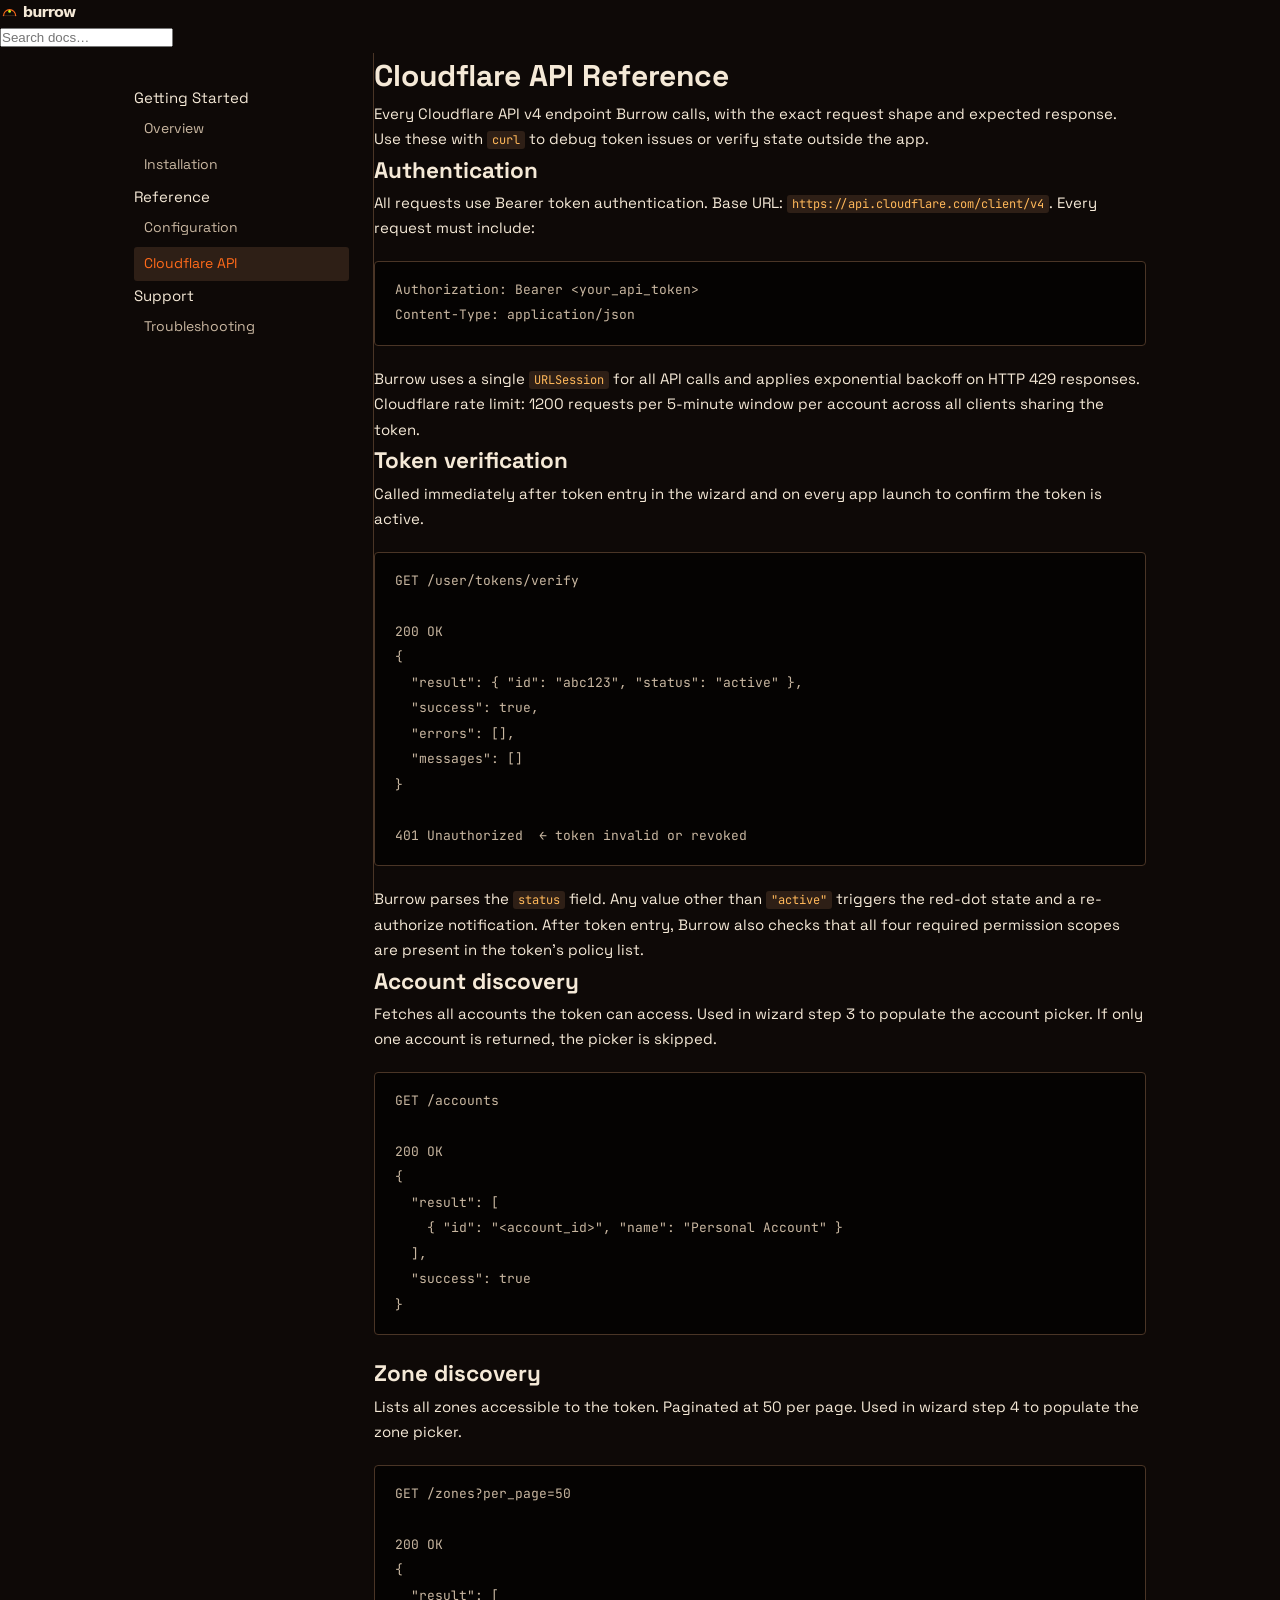
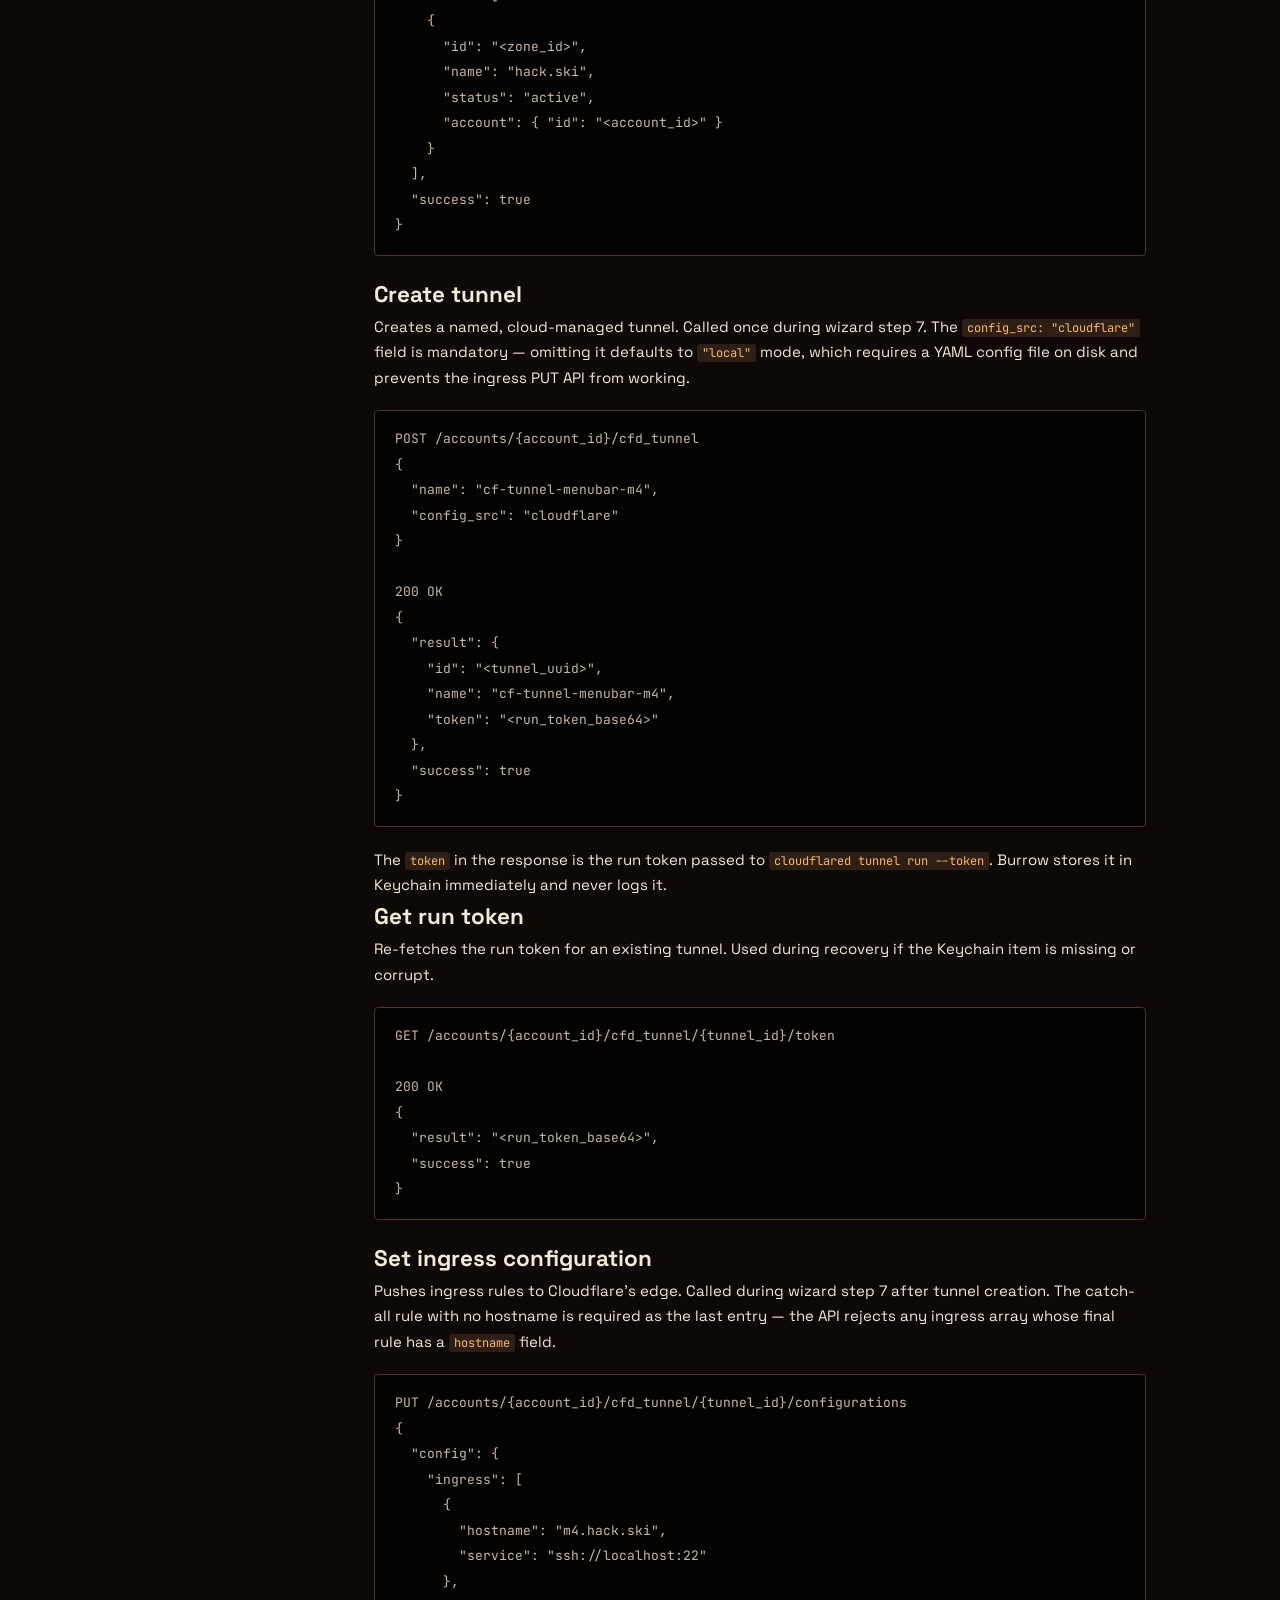
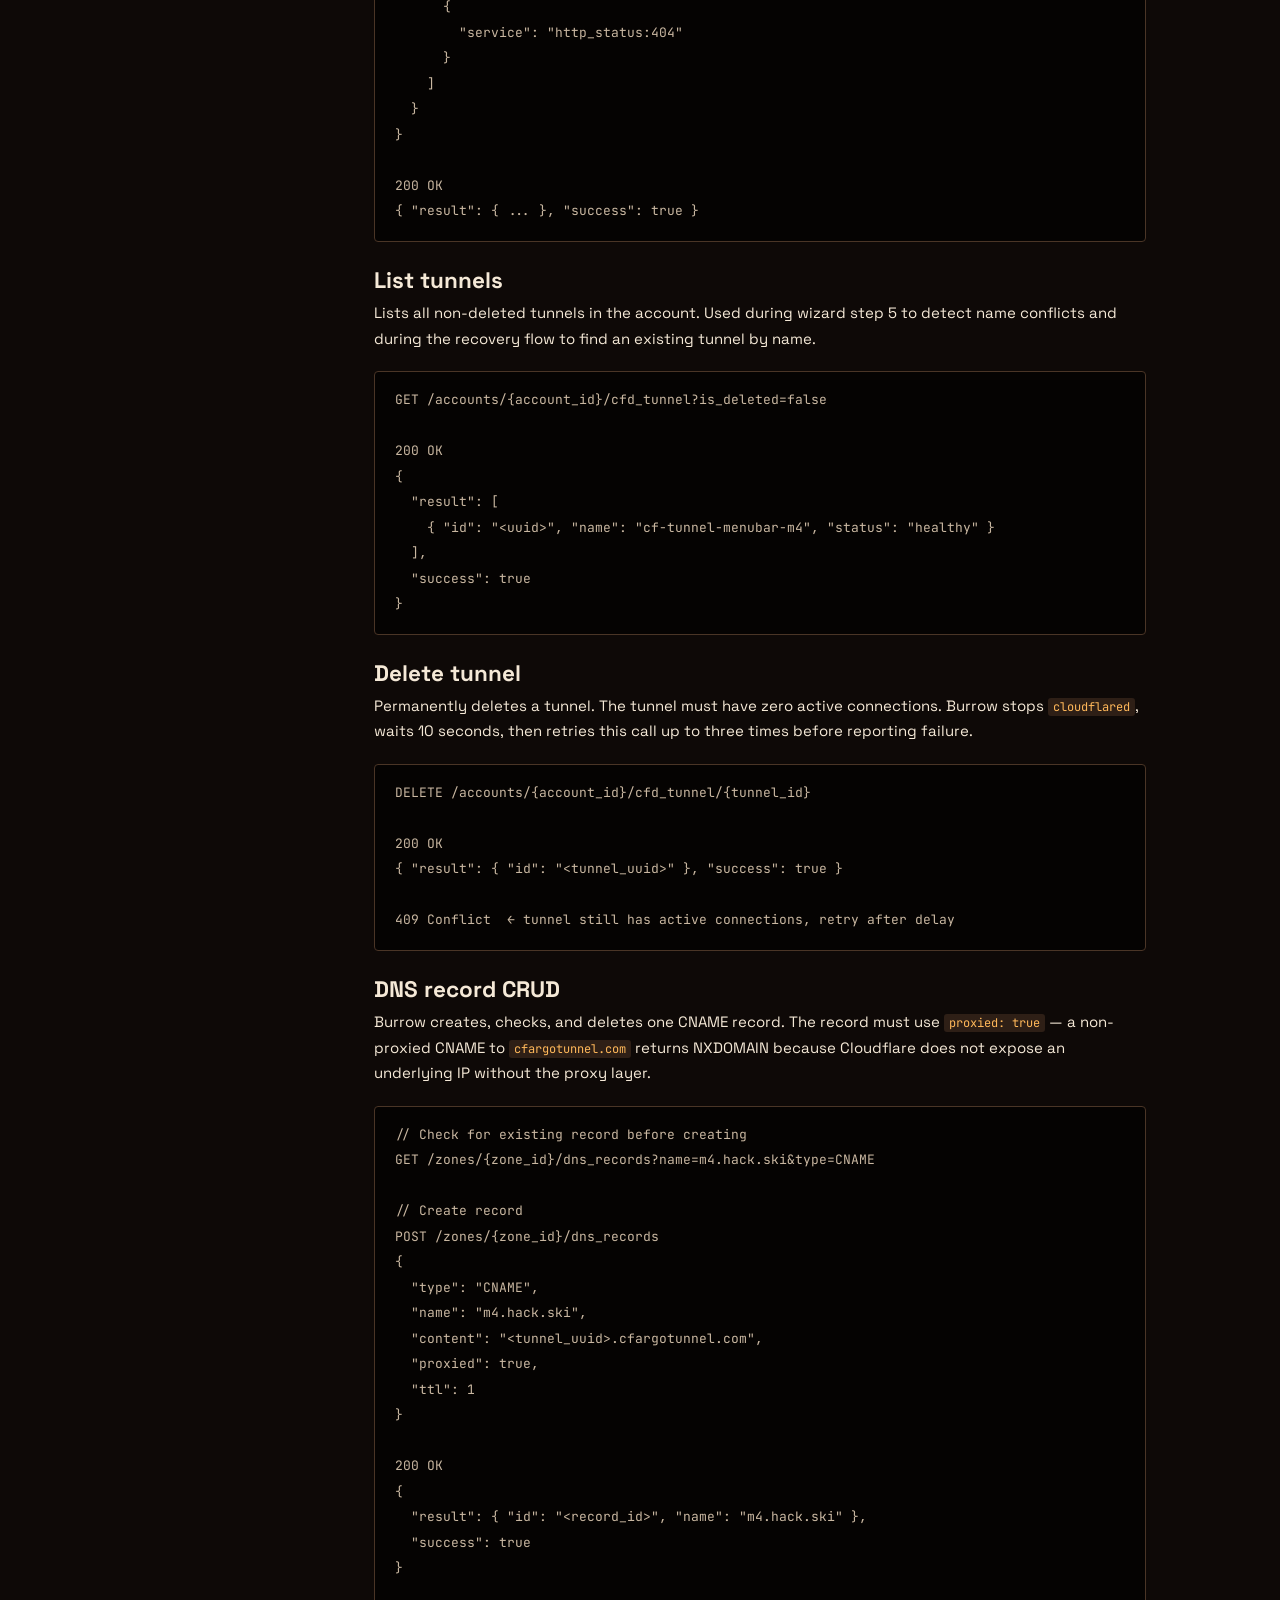
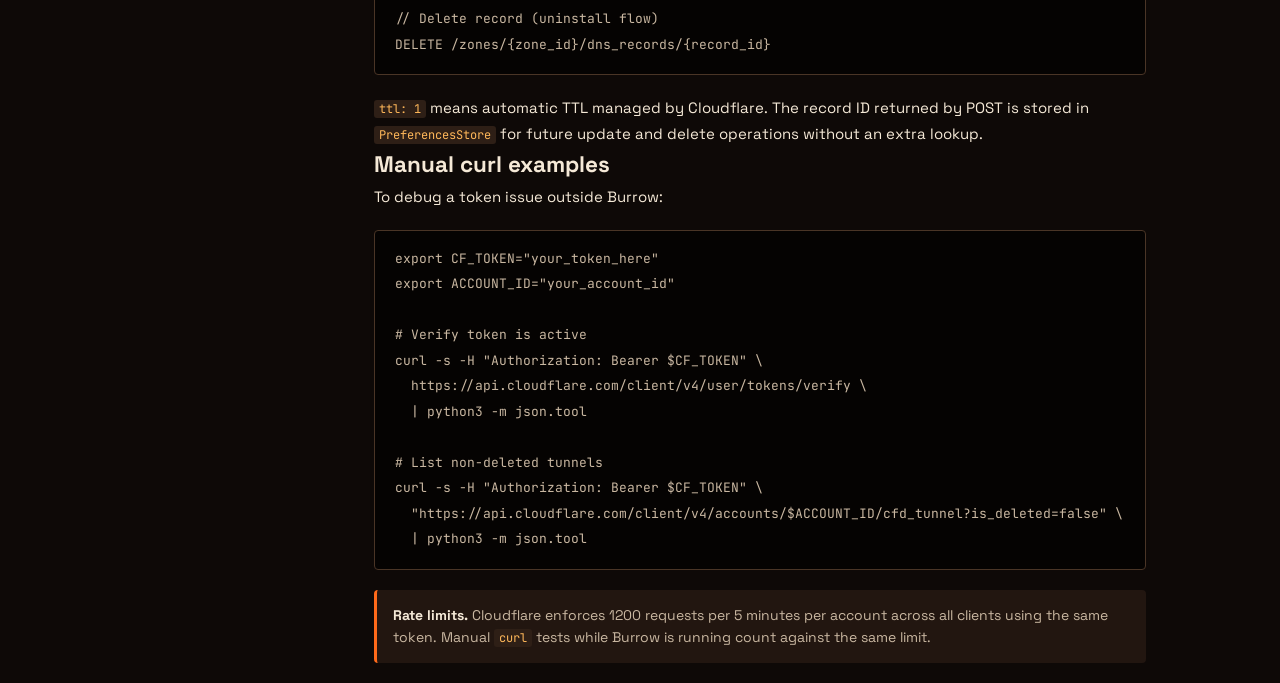
==== docs/api.html @ 2d6ea864 "feat: Burrow v1.0.0-rc1 — Cloudflare Tunnel SSH menu-bar app Native macOS menu-bar app that opens a " ====
<!DOCTYPE html>
<html lang="en">
<head>
  <meta charset="UTF-8">
  <meta name="viewport" content="width=device-width, initial-scale=1.0">
  <title>Burrow Docs — Cloudflare API</title>
  <link rel="stylesheet" href="assets/docs.css">
  <link rel="preconnect" href="https://fonts.googleapis.com">
  <link href="https://fonts.googleapis.com/css2?family=Space+Grotesk:wght@400;500;700&family=JetBrains+Mono:wght@400;500&display=swap" rel="stylesheet">
</head>
<body>
  <nav class="top-nav">
    <a href="../site/index.html" class="nav-brand">
      <img src="../site/assets/wordmark.svg" alt="Burrow" width="120" height="24">
    </a>
    <div class="nav-search">
      <input type="search" id="search-input" placeholder="Search docs…" aria-label="Search documentation">
      <div id="search-results" class="search-results" hidden></div>
    </div>
  </nav>

  <div class="docs-layout">
    <aside class="sidebar">
      <nav aria-label="Documentation navigation">
        <ul class="sidebar-nav">
          <li class="nav-section">Getting Started</li>
          <li><a href="index.html">Overview</a></li>
          <li><a href="install.html">Installation</a></li>
          <li class="nav-section">Reference</li>
          <li><a href="configure.html">Configuration</a></li>
          <li><a href="api.html" class="active">Cloudflare API</a></li>
          <li class="nav-section">Support</li>
          <li><a href="troubleshoot.html">Troubleshooting</a></li>
        </ul>
      </nav>
    </aside>

    <main class="content" id="main-content">
      <h1>Cloudflare API Reference</h1>
      <p class="lead">Every Cloudflare API v4 endpoint Burrow calls, with the exact request shape and expected response. Use these with <code>curl</code> to debug token issues or verify state outside the app.</p>

      <h2 id="auth">Authentication</h2>
      <p>All requests use Bearer token authentication. Base URL: <code>https://api.cloudflare.com/client/v4</code>. Every request must include:</p>
      <div class="code-wrap">
        <pre><code>Authorization: Bearer &lt;your_api_token&gt;
Content-Type: application/json</code></pre>
      </div>
      <p>Burrow uses a single <code>URLSession</code> for all API calls and applies exponential backoff on HTTP 429 responses. Cloudflare rate limit: 1200 requests per 5-minute window per account across all clients sharing the token.</p>

      <h2 id="token-verify">Token verification</h2>
      <p>Called immediately after token entry in the wizard and on every app launch to confirm the token is active.</p>
      <div class="code-wrap">
        <pre><code>GET /user/tokens/verify

200 OK
{
  "result": { "id": "abc123", "status": "active" },
  "success": true,
  "errors": [],
  "messages": []
}

401 Unauthorized  ← token invalid or revoked</code></pre>
      </div>
      <p>Burrow parses the <code>status</code> field. Any value other than <code>"active"</code> triggers the red-dot state and a re-authorize notification. After token entry, Burrow also checks that all four required permission scopes are present in the token's policy list.</p>

      <h2 id="accounts">Account discovery</h2>
      <p>Fetches all accounts the token can access. Used in wizard step 3 to populate the account picker. If only one account is returned, the picker is skipped.</p>
      <div class="code-wrap">
        <pre><code>GET /accounts

200 OK
{
  "result": [
    { "id": "&lt;account_id&gt;", "name": "Personal Account" }
  ],
  "success": true
}</code></pre>
      </div>

      <h2 id="zones">Zone discovery</h2>
      <p>Lists all zones accessible to the token. Paginated at 50 per page. Used in wizard step 4 to populate the zone picker.</p>
      <div class="code-wrap">
        <pre><code>GET /zones?per_page=50

200 OK
{
  "result": [
    {
      "id": "&lt;zone_id&gt;",
      "name": "hack.ski",
      "status": "active",
      "account": { "id": "&lt;account_id&gt;" }
    }
  ],
  "success": true
}</code></pre>
      </div>

      <h2 id="create-tunnel">Create tunnel</h2>
      <p>Creates a named, cloud-managed tunnel. Called once during wizard step 7. The <code>config_src: "cloudflare"</code> field is mandatory — omitting it defaults to <code>"local"</code> mode, which requires a YAML config file on disk and prevents the ingress PUT API from working.</p>
      <div class="code-wrap">
        <pre><code>POST /accounts/{account_id}/cfd_tunnel
{
  "name": "cf-tunnel-menubar-m4",
  "config_src": "cloudflare"
}

200 OK
{
  "result": {
    "id": "&lt;tunnel_uuid&gt;",
    "name": "cf-tunnel-menubar-m4",
    "token": "&lt;run_token_base64&gt;"
  },
  "success": true
}</code></pre>
      </div>
      <p>The <code>token</code> in the response is the run token passed to <code>cloudflared tunnel run --token</code>. Burrow stores it in Keychain immediately and never logs it.</p>

      <h2 id="get-token">Get run token</h2>
      <p>Re-fetches the run token for an existing tunnel. Used during recovery if the Keychain item is missing or corrupt.</p>
      <div class="code-wrap">
        <pre><code>GET /accounts/{account_id}/cfd_tunnel/{tunnel_id}/token

200 OK
{
  "result": "&lt;run_token_base64&gt;",
  "success": true
}</code></pre>
      </div>

      <h2 id="set-ingress">Set ingress configuration</h2>
      <p>Pushes ingress rules to Cloudflare's edge. Called during wizard step 7 after tunnel creation. The catch-all rule with no hostname is required as the last entry — the API rejects any ingress array whose final rule has a <code>hostname</code> field.</p>
      <div class="code-wrap">
        <pre><code>PUT /accounts/{account_id}/cfd_tunnel/{tunnel_id}/configurations
{
  "config": {
    "ingress": [
      {
        "hostname": "m4.hack.ski",
        "service": "ssh://localhost:22"
      },
      {
        "service": "http_status:404"
      }
    ]
  }
}

200 OK
{ "result": { ... }, "success": true }</code></pre>
      </div>

      <h2 id="list-tunnels">List tunnels</h2>
      <p>Lists all non-deleted tunnels in the account. Used during wizard step 5 to detect name conflicts and during the recovery flow to find an existing tunnel by name.</p>
      <div class="code-wrap">
        <pre><code>GET /accounts/{account_id}/cfd_tunnel?is_deleted=false

200 OK
{
  "result": [
    { "id": "&lt;uuid&gt;", "name": "cf-tunnel-menubar-m4", "status": "healthy" }
  ],
  "success": true
}</code></pre>
      </div>

      <h2 id="delete-tunnel">Delete tunnel</h2>
      <p>Permanently deletes a tunnel. The tunnel must have zero active connections. Burrow stops <code>cloudflared</code>, waits 10 seconds, then retries this call up to three times before reporting failure.</p>
      <div class="code-wrap">
        <pre><code>DELETE /accounts/{account_id}/cfd_tunnel/{tunnel_id}

200 OK
{ "result": { "id": "&lt;tunnel_uuid&gt;" }, "success": true }

409 Conflict  ← tunnel still has active connections, retry after delay</code></pre>
      </div>

      <h2 id="dns-records">DNS record CRUD</h2>
      <p>Burrow creates, checks, and deletes one CNAME record. The record must use <code>proxied: true</code> — a non-proxied CNAME to <code>cfargotunnel.com</code> returns NXDOMAIN because Cloudflare does not expose an underlying IP without the proxy layer.</p>
      <div class="code-wrap">
        <pre><code>// Check for existing record before creating
GET /zones/{zone_id}/dns_records?name=m4.hack.ski&amp;type=CNAME

// Create record
POST /zones/{zone_id}/dns_records
{
  "type": "CNAME",
  "name": "m4.hack.ski",
  "content": "&lt;tunnel_uuid&gt;.cfargotunnel.com",
  "proxied": true,
  "ttl": 1
}

200 OK
{
  "result": { "id": "&lt;record_id&gt;", "name": "m4.hack.ski" },
  "success": true
}

// Delete record (uninstall flow)
DELETE /zones/{zone_id}/dns_records/{record_id}</code></pre>
      </div>
      <p><code>ttl: 1</code> means automatic TTL managed by Cloudflare. The record ID returned by POST is stored in <code>PreferencesStore</code> for future update and delete operations without an extra lookup.</p>

      <h2 id="curl-examples">Manual curl examples</h2>
      <p>To debug a token issue outside Burrow:</p>
      <div class="code-wrap">
        <pre><code>export CF_TOKEN="your_token_here"
export ACCOUNT_ID="your_account_id"

# Verify token is active
curl -s -H "Authorization: Bearer $CF_TOKEN" \
  https://api.cloudflare.com/client/v4/user/tokens/verify \
  | python3 -m json.tool

# List non-deleted tunnels
curl -s -H "Authorization: Bearer $CF_TOKEN" \
  "https://api.cloudflare.com/client/v4/accounts/$ACCOUNT_ID/cfd_tunnel?is_deleted=false" \
  | python3 -m json.tool</code></pre>
      </div>

      <div class="callout callout-note">
        <strong>Rate limits.</strong> Cloudflare enforces 1200 requests per 5 minutes per account across all clients using the same token. Manual <code>curl</code> tests while Burrow is running count against the same limit.
      </div>
    </main>
  </div>

  <script src="assets/search.js"></script>
</body>
</html>
---- docs/assets/docs.css ----
@import url('https://fonts.googleapis.com/css2?family=Space+Grotesk:wght@400;600;700&family=JetBrains+Mono:wght@400;500;600&display=swap');

/* ─── Design tokens ─────────────────────────────────────────── */
:root {
  --bean-0: #050302;
  --bean-1: #0E0907;
  --bean-2: #170F0B;
  --bean-3: #221610;
  --bean-4: #2E1F16;
  --bean-5: #4A3526;
  --bean-6: #6E5A48;
  --cream:   #F5E9D7;
  --cream-2: #C9B7A1;

  --orange:      #FF6A1A;
  --orange-hot:  #FF8838;
  --orange-glow: #FFB85A;

  --magenta: #FF1F6D;
  --acid:    #C8FF1A;
  --ice:     #18E0FF;

  --font-display: 'Space Grotesk', 'SF Pro Display', system-ui, sans-serif;
  --font-mono:    'JetBrains Mono', 'SF Mono', monospace;

  --nav-w: 240px;
  --content-max: 740px;
}

/* ─── Reset ─────────────────────────────────────────────────── */
*, *::before, *::after { box-sizing: border-box; margin: 0; padding: 0; }
html { scroll-behavior: smooth; }
body {
  background: var(--bean-1);
  color: var(--cream);
  font-family: var(--font-display);
  font-size: 15px;
  line-height: 1.7;
  -webkit-font-smoothing: antialiased;
  display: flex;
  flex-direction: column;
  min-height: 100vh;
}
a { color: var(--orange); text-decoration: none; }
a:hover { color: var(--orange-hot); }
img, svg { display: block; }
code {
  font-family: var(--font-mono);
  font-size: 12px;
  background: var(--bean-4);
  color: var(--orange-glow);
  padding: 1px 5px;
  border-radius: 3px;
}
pre {
  background: var(--bean-0);
  border: 1px solid var(--bean-5);
  border-radius: 4px;
  padding: 16px 20px;
  overflow-x: auto;
  margin: 20px 0;
}
pre code {
  background: none; padding: 0;
  font-size: 13px; color: var(--cream-2); border-radius: 0;
}

/* ─── Site header ─────────────────────────────────────────────── */
.site-header {
  background: var(--bean-0);
  border-bottom: 1px solid var(--bean-5);
  position: sticky; top: 0; z-index: 100;
}
.header-inner {
  display: flex; align-items: center; justify-content: space-between;
  height: 52px;
  max-width: calc(var(--nav-w) + var(--content-max) + 80px);
  margin: 0 auto; padding: 0 24px;
}
.header-brand {
  display: flex; align-items: center; gap: 8px;
  color: var(--cream); font-weight: 700; font-size: 16px; letter-spacing: -0.5px;
}
.header-brand img { width: 24px; height: 24px; }
.docs-label {
  font-family: var(--font-mono); font-size: 10px; font-weight: 600;
  letter-spacing: 2px; text-transform: uppercase; color: var(--orange);
  border: 1px solid var(--bean-5); padding: 2px 6px; border-radius: 3px; margin-left: 4px;
}
.header-back {
  font-family: var(--font-mono); font-size: 12px; color: var(--cream-2);
  transition: color 160ms steps(2);
}
.header-back:hover { color: var(--ice); }

/* ─── Layout ─────────────────────────────────────────────────── */
.docs-layout {
  display: flex; flex: 1;
  max-width: calc(var(--nav-w) + var(--content-max) + 80px);
  margin: 0 auto; width: 100%; padding: 0 24px; gap: 0;
}

/* ─── Sidebar ─────────────────────────────────────────────────── */
.sidebar {
  width: var(--nav-w); flex-shrink: 0;
  padding: 32px 24px 32px 0;
  position: sticky; top: 52px;
  height: calc(100vh - 52px); overflow-y: auto;
  border-right: 1px solid var(--bean-5);
}
.sidebar-section { margin-bottom: 28px; }
.sidebar-section-label {
  font-family: var(--font-mono); font-size: 9px; font-weight: 600;
  letter-spacing: 2px; text-transform: uppercase; color: var(--bean-6);
  margin-bottom: 8px; padding-left: 2px;
}
.sidebar-nav { list-style: none; }
.sidebar-nav li { margin-bottom: 2px; }
.sidebar-nav a {
  display: block; padding: 5px 10px; font-size: 14px; color: var(--cream-2);
  border-radius: 3px; transition: background 160ms steps(2), color 160ms steps(2);
}
.sidebar-nav a:hover { background: var(--bean-3); color: var(--cream); }
.sidebar-nav a.active { background: var(--bean-4); color: var(--orange); }

/* ─── Main content ────────────────────────────────────────────── */
.docs-content {
  flex: 1; max-width: var(--content-max);
  padding: 40px 0 80px 40px; min-width: 0;
}

/* ─── Search ──────────────────────────────────────────────────── */
.search-wrap { margin-bottom: 32px; position: relative; }
.search-input {
  width: 100%; background: var(--bean-0); border: 1px solid var(--bean-5);
  border-radius: 4px; padding: 10px 14px 10px 36px;
  font-family: var(--font-mono); font-size: 13px; color: var(--cream); outline: none;
  transition: border-color 160ms steps(2);
}
.search-input::placeholder { color: var(--bean-6); }
.search-input:focus { border-color: var(--orange); }
.search-icon {
  position: absolute; left: 12px; top: 50%; transform: translateY(-50%);
  color: var(--bean-6); pointer-events: none;
}
.search-results {
  position: absolute; top: 100%; left: 0; right: 0;
  background: var(--bean-2); border: 1px solid var(--bean-5);
  border-top: none; border-radius: 0 0 4px 4px;
  z-index: 50; display: none; max-height: 320px; overflow-y: auto;
}
.search-results.open { display: block; }
.search-result-item {
  display: block; padding: 10px 14px; border-bottom: 1px solid var(--bean-5);
  color: var(--cream-2); font-size: 13px; transition: background 160ms steps(2);
}
.search-result-item:last-child { border-bottom: none; }
.search-result-item:hover { background: var(--bean-3); color: var(--cream); }
.search-result-item strong { display: block; color: var(--cream); margin-bottom: 2px; font-size: 14px; }

/* ─── Prose ───────────────────────────────────────────────────── */
.prose h1 {
  font-size: 36px; font-weight: 700; letter-spacing: -0.8px;
  color: var(--cream); margin-bottom: 8px; line-height: 1.1;
}
.prose .page-subtitle {
  font-size: 17px; color: var(--cream-2); margin-bottom: 36px; line-height: 1.6;
}
.prose h2 {
  font-size: 22px; font-weight: 600; letter-spacing: -0.3px;
  color: var(--cream); margin: 40px 0 12px;
  padding-bottom: 8px; border-bottom: 1px solid var(--bean-5);
}
.prose h3 {
  font-size: 17px; font-weight: 600; letter-spacing: -0.2px;
  color: var(--cream); margin: 28px 0 8px;
}
.prose p { color: var(--cream-2); margin-bottom: 16px; }
.prose ul, .prose ol { color: var(--cream-2); padding-left: 20px; margin-bottom: 16px; }
.prose li { margin-bottom: 6px; }
.prose strong { color: var(--cream); font-weight: 600; }
.prose blockquote {
  border-left: 3px solid var(--orange); padding: 8px 16px; margin: 20px 0;
  background: var(--bean-3); border-radius: 0 4px 4px 0;
  color: var(--cream-2); font-size: 14px;
}
.prose table { width: 100%; border-collapse: collapse; margin: 20px 0; font-size: 14px; }
.prose th {
  font-family: var(--font-mono); font-size: 10px; font-weight: 600;
  letter-spacing: 2px; text-transform: uppercase; color: var(--cream-2);
  background: var(--bean-3); padding: 10px 14px; text-align: left;
  border-bottom: 1px solid var(--bean-5);
}
.prose td { padding: 10px 14px; color: var(--cream-2); border-bottom: 1px solid var(--bean-5); }
.prose tr:last-child td { border-bottom: none; }
.prose tr:hover td { background: var(--bean-3); }

/* ─── Callouts ────────────────────────────────────────────────── */
.callout {
  border-radius: 4px; padding: 14px 16px; margin: 20px 0;
  font-size: 14px; border-left: 3px solid; line-height: 1.6;
}
.callout-note  { background: var(--bean-3); border-color: var(--orange);    color: var(--cream-2); }
.callout-warn  { background: var(--bean-3); border-color: var(--orange-glow); color: var(--cream-2); }
.callout-error { background: var(--bean-3); border-color: var(--magenta);   color: var(--cream-2); }
.callout strong { color: var(--cream); }

/* ─── Copy-able code blocks ──────────────────────────────────── */
.code-wrap { position: relative; margin: 20px 0; }
.code-wrap pre { margin: 0; }
.code-copy {
  position: absolute; top: 8px; right: 8px;
  background: var(--bean-4); border: 1px solid var(--bean-5); border-radius: 3px;
  color: var(--cream-2); font-family: var(--font-mono); font-size: 9px;
  font-weight: 600; letter-spacing: 1px; text-transform: uppercase;
  padding: 3px 8px; cursor: pointer;
  transition: color 160ms steps(2), border-color 160ms steps(2);
}
.code-copy:hover { color: var(--orange); border-color: var(--orange); }
.code-copy.copied { color: var(--acid); border-color: var(--acid); }

/* ─── Scope pills ─────────────────────────────────────────────── */
.scope-list { list-style: none; display: flex; flex-direction: column; gap: 8px; margin: 16px 0; }
.scope-item {
  display: flex; align-items: center; justify-content: space-between;
  background: var(--bean-3); border: 1px solid var(--bean-5);
  border-radius: 4px; padding: 10px 14px;
  font-family: var(--font-mono); font-size: 13px; color: var(--cream-2);
  gap: 12px;
}
.scope-item code { background: var(--bean-4); color: var(--orange-glow); }
.scope-copy {
  background: none; border: 1px solid var(--bean-5); border-radius: 3px;
  color: var(--cream-2); font-family: var(--font-mono); font-size: 9px;
  font-weight: 600; letter-spacing: 1px; text-transform: uppercase;
  padding: 3px 8px; cursor: pointer; flex-shrink: 0;
  transition: color 160ms steps(2), border-color 160ms steps(2);
}
.scope-copy:hover { color: var(--orange); border-color: var(--orange); }
.scope-copy.copied { color: var(--acid); border-color: var(--acid); }

/* ─── Footer ──────────────────────────────────────────────────── */
.docs-footer {
  background: var(--bean-0); border-top: 1px solid var(--bean-5);
  padding: 24px; font-family: var(--font-mono); font-size: 12px;
  color: var(--bean-6); text-align: center;
}
.docs-footer a { color: var(--cream-2); }
.docs-footer a:hover { color: var(--ice); }

/* ─── Motion ─────────────────────────────────────────────────── */
@media (prefers-reduced-motion: reduce) {
  *, *::before, *::after { transition-duration: 0.01ms !important; }
}

/* ─── Mobile ─────────────────────────────────────────────────── */
@media (max-width: 768px) {
  .sidebar { display: none; }
  .docs-content { padding: 24px 0 48px; }
  .docs-layout { padding: 0 16px; }
  .prose h1 { font-size: 26px; }
  .prose h2 { font-size: 18px; }
}
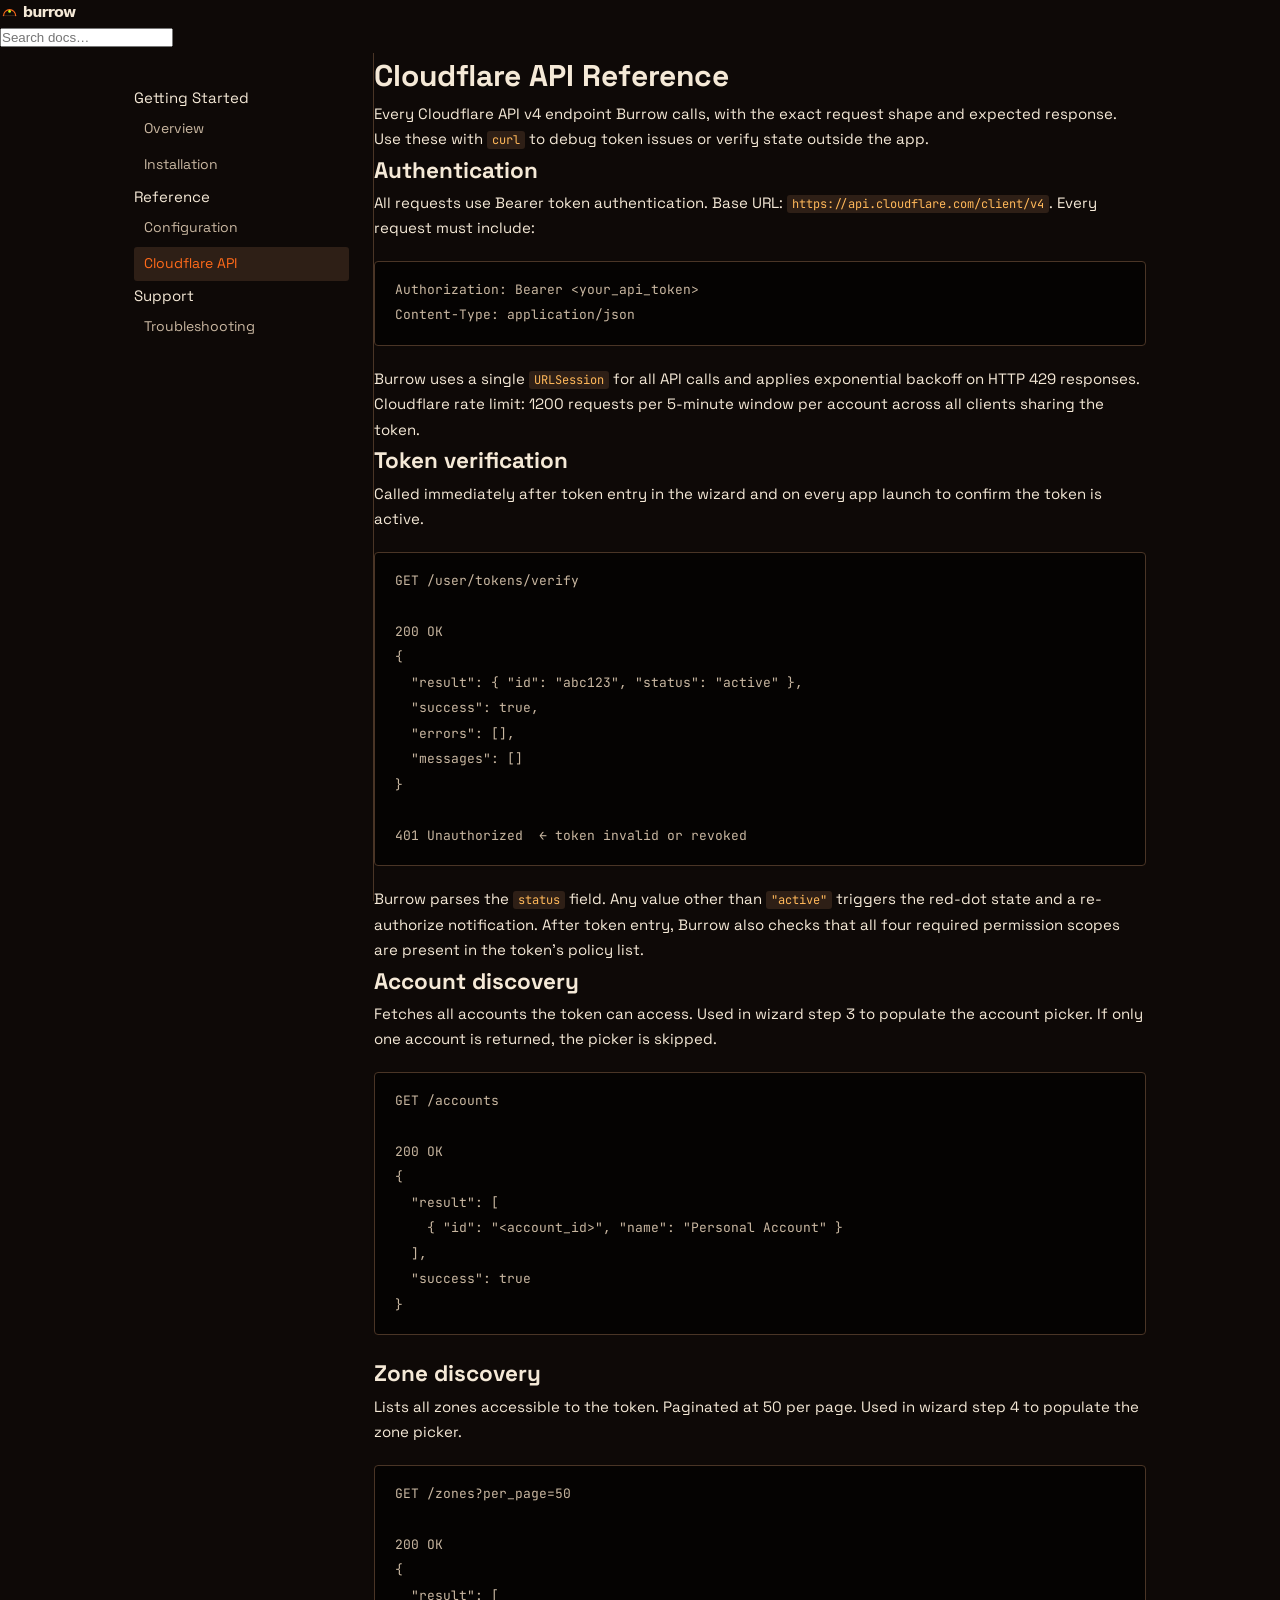
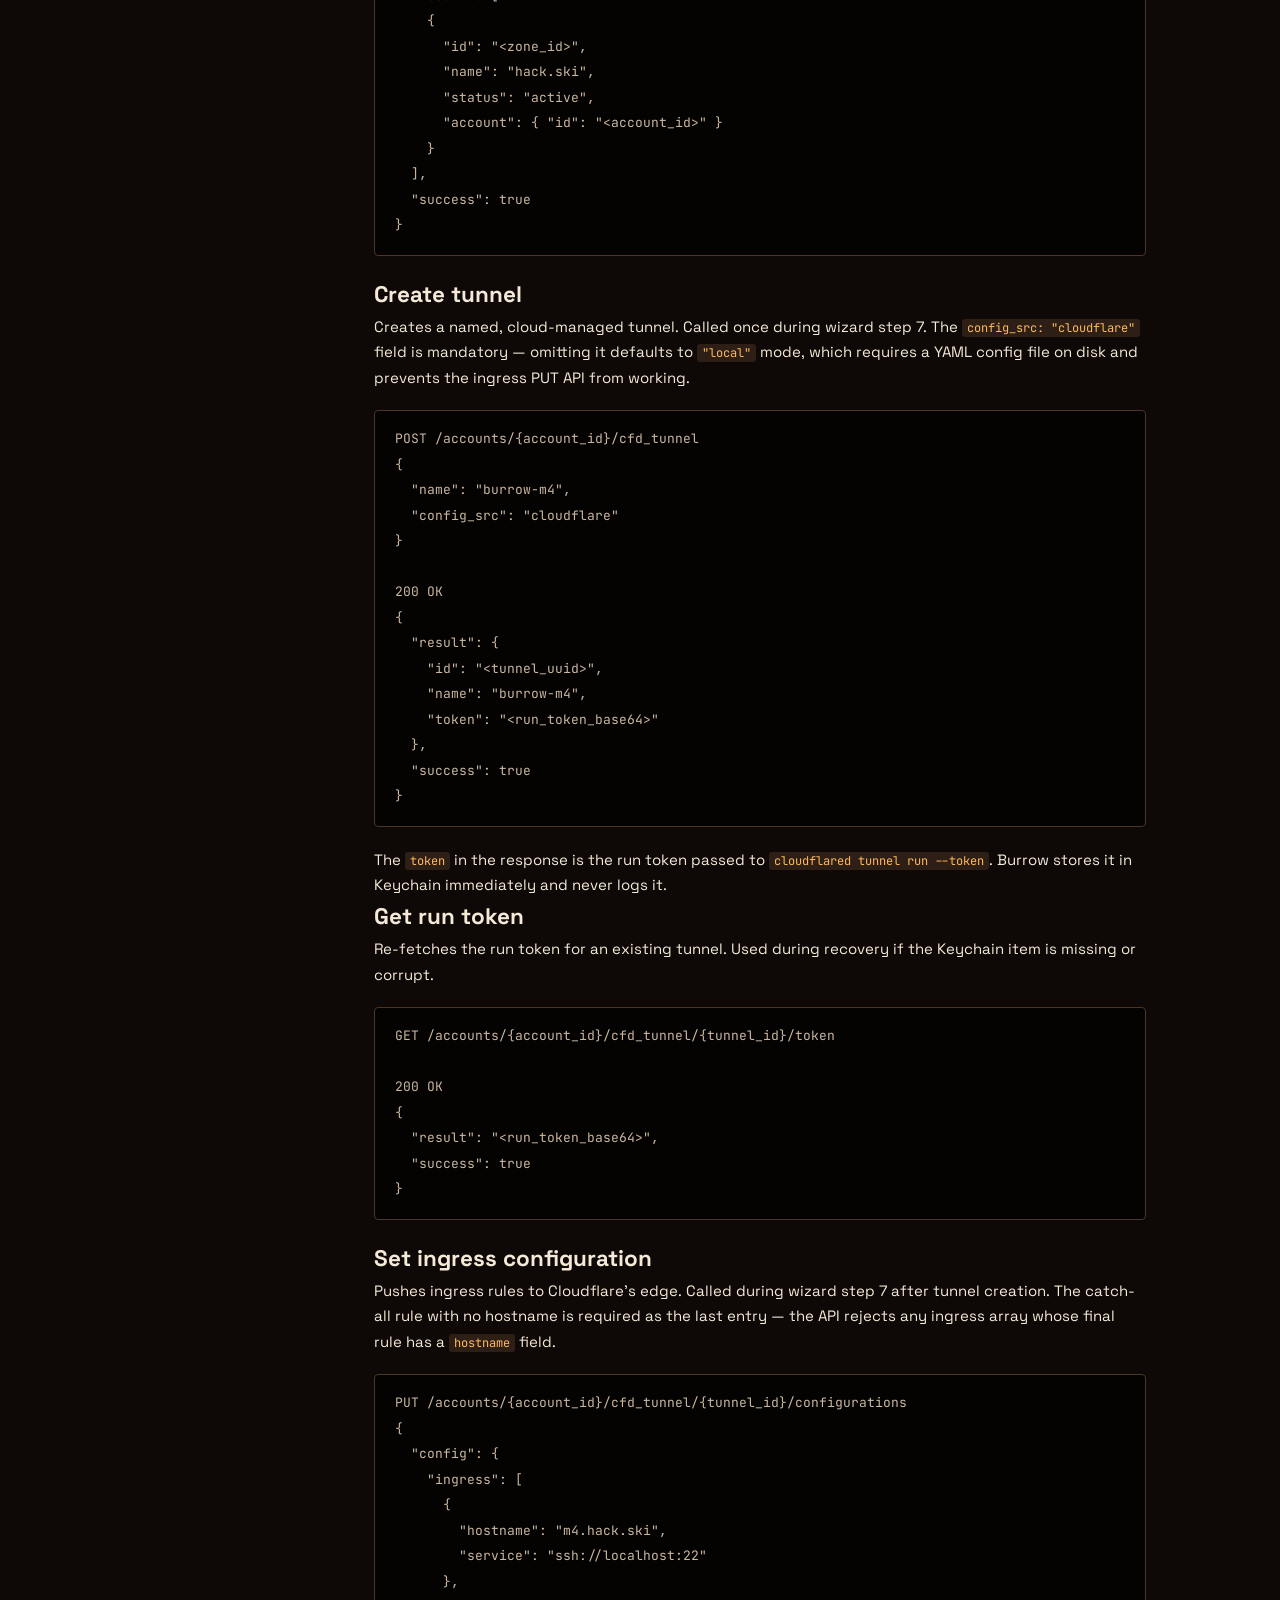
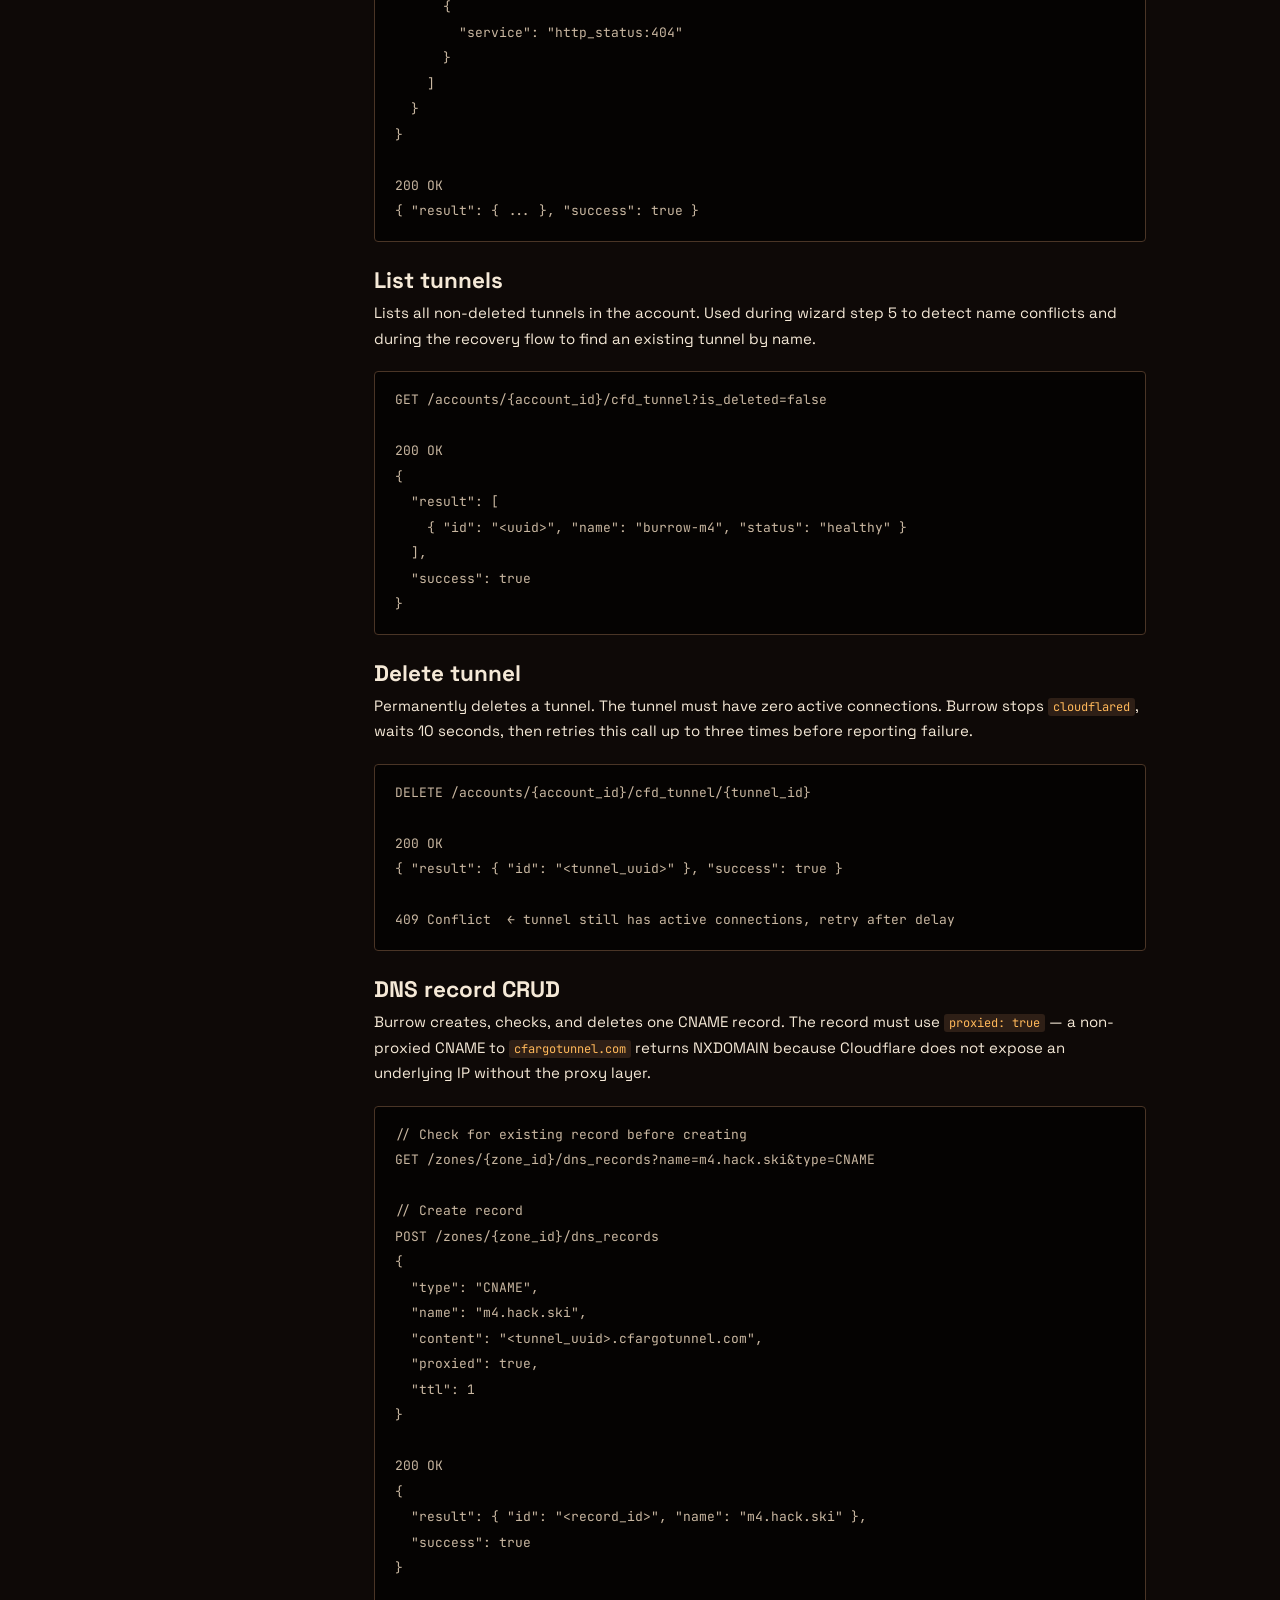
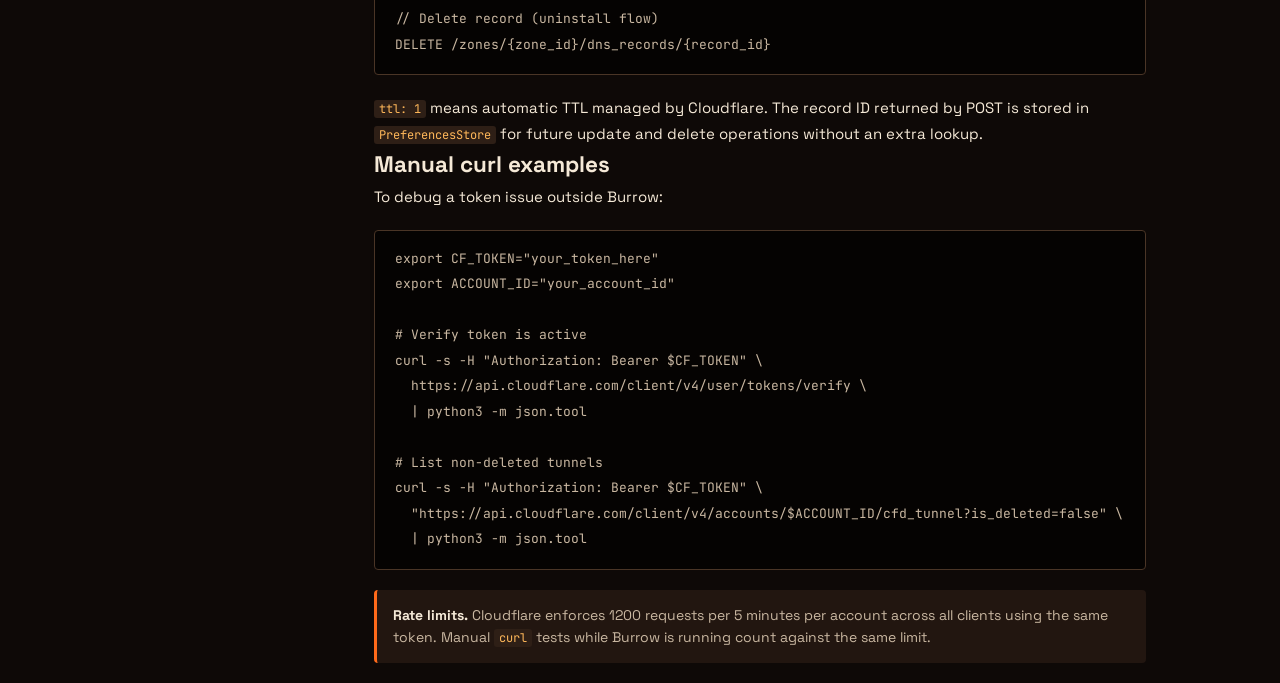
==== commit bb302363: "fix: bundle Assets.xcassets + correct doc tunnel-naming convention Two real bugs caught in deep vali" ====
--- a/docs/api.html
+++ b/docs/api.html
@@ -102,7 +102,7 @@
       <div class="code-wrap">
         <pre><code>POST /accounts/{account_id}/cfd_tunnel
 {
-  "name": "cf-tunnel-menubar-m4",
+  "name": "burrow-m4",
   "config_src": "cloudflare"
 }
 
@@ -110,7 +110,7 @@
 {
   "result": {
     "id": "&lt;tunnel_uuid&gt;",
-    "name": "cf-tunnel-menubar-m4",
+    "name": "burrow-m4",
     "token": "&lt;run_token_base64&gt;"
   },
   "success": true
@@ -160,7 +160,7 @@
 200 OK
 {
   "result": [
-    { "id": "&lt;uuid&gt;", "name": "cf-tunnel-menubar-m4", "status": "healthy" }
+    { "id": "&lt;uuid&gt;", "name": "burrow-m4", "status": "healthy" }
   ],
   "success": true
 }</code></pre>
